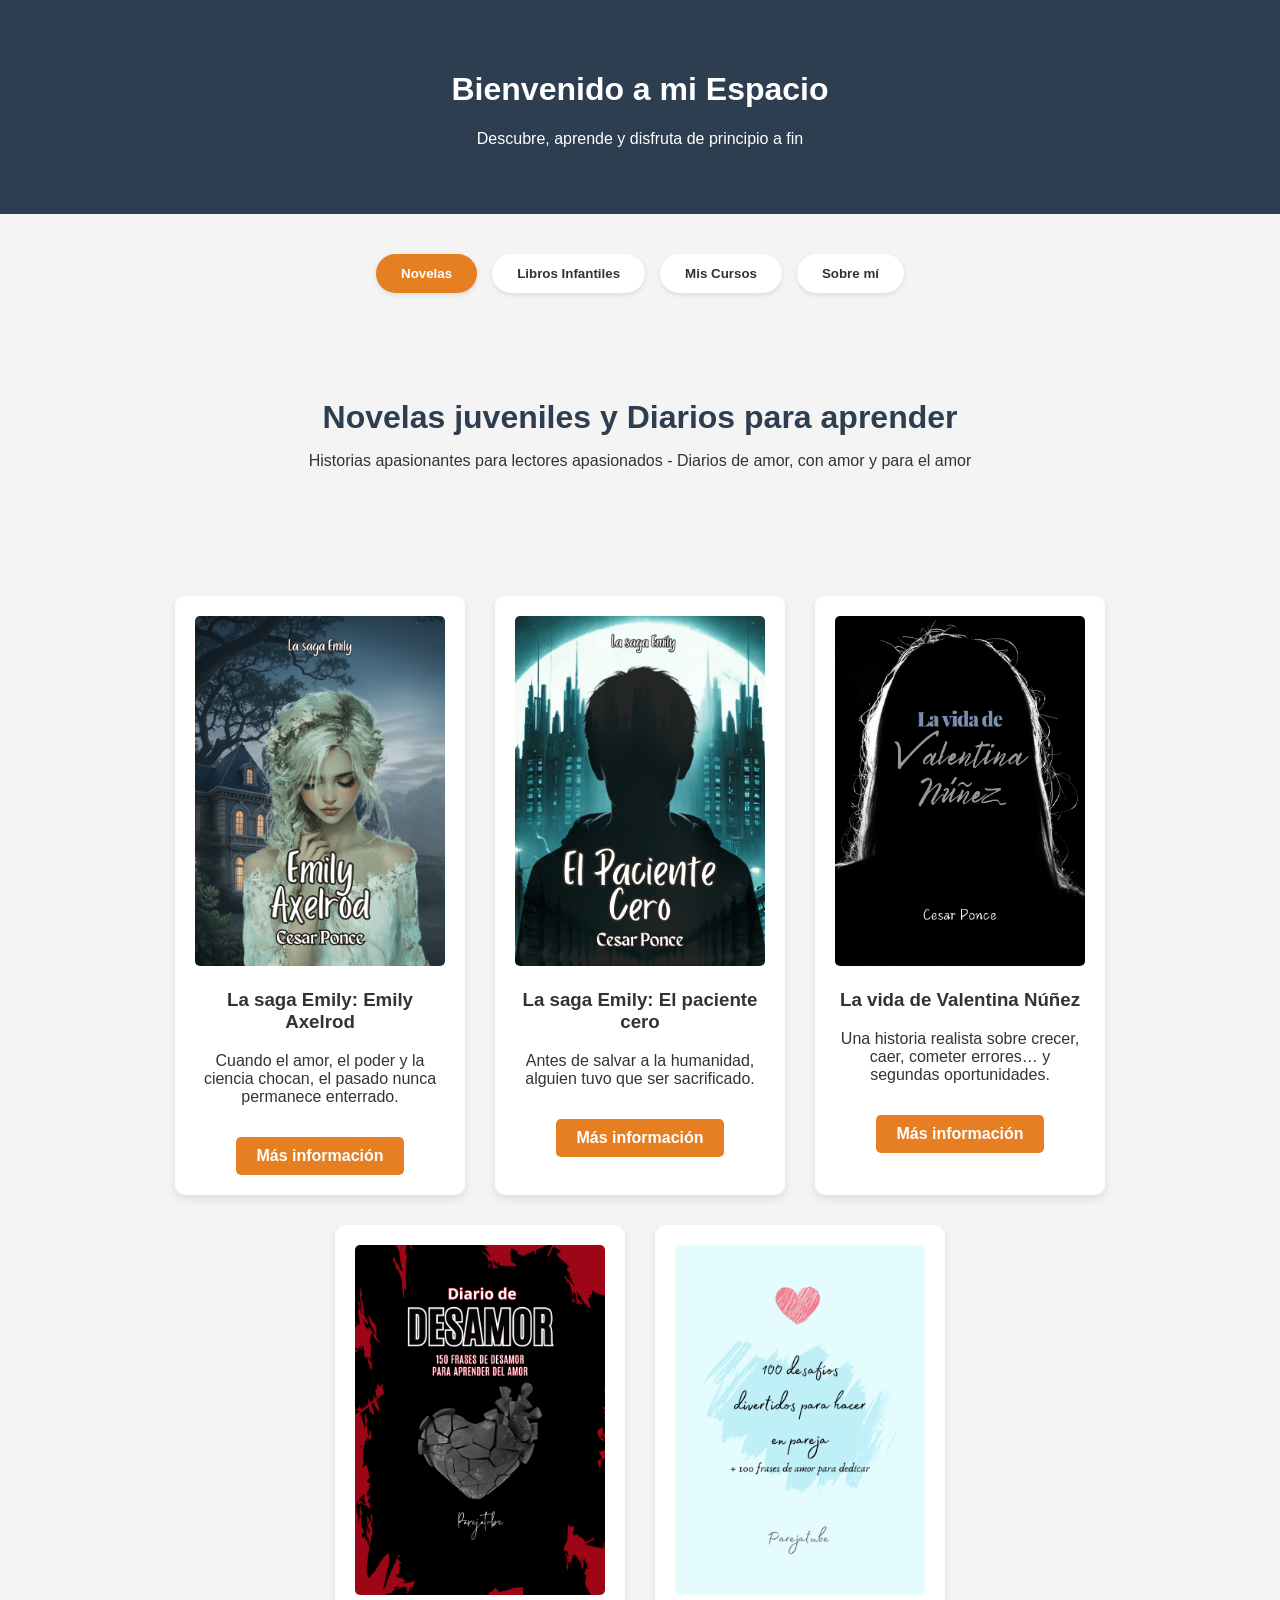
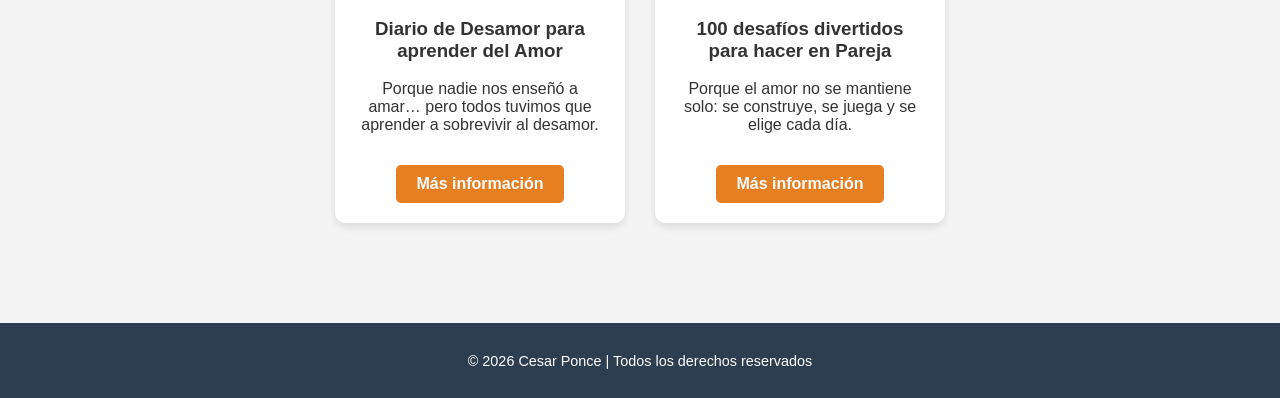
==== index.html @ ed323f46 "Add files via upload" ====
<!DOCTYPE html>
<html lang="es">
<head>
    <meta charset="UTF-8">
    <meta name="viewport" content="width=device-width, initial-scale=1.0">
    <title>Mis Libros | Escritor Profesional</title>
    <link rel="stylesheet" href="estilos.css">
</head>
<body>

    <header>
        <h1>Bienvenido a mi Espacio</h1>
        <p>Descubre, aprende y disfruta de principio a fin</p>
    </header>

    <nav class="menu-pestanas">
      <button class="tab-link active" onclick="abrirSeccion(event, 'novelas')">Novelas</button>
      <button class="tab-link" onclick="abrirSeccion(event, 'ninos')">Libros Infantiles</button>
      <button class="tab-link" onclick="abrirSeccion(event, 'cursos')">Mis Cursos</button>
      <button class="tab-link" onclick="abrirSeccion(event, 'sobre-mi')">Sobre mí</button>
    </nav>

    <div id="novelas" class="contenido-tab" style="display: block;">
        <div class="titulo-seccion">
            <h2>Novelas juveniles y Diarios para aprender</h2>
            <p>Historias apasionantes para lectores apasionados - Diarios de amor, con amor y para el amor</p>
        </div>
        <section class="contenedor-libros">
            <div class="tarjeta-libro">
                <img src="imagenes/emily-axelrod.png" alt="Portada Libro 1">
                <h3>La saga Emily: Emily Axelrod</h3>
                <p>Cuando el amor, el poder y la ciencia chocan, el pasado nunca permanece enterrado.</p>
                <a href="paginas-venta/novelas/emily-axelrod.html" class="boton-info">Más información</a>
            </div>
            <div class="tarjeta-libro">
                <img src="imagenes/paciente-cero.png" alt="Portada Libro 2">
                <h3>La saga Emily: El paciente cero</h3>
                <p>Antes de salvar a la humanidad, alguien tuvo que ser sacrificado.</p>
                <a href="paginas-venta/novelas/paciente-cero.html" class="boton-info">Más información</a>
            </div>
            <div class="tarjeta-libro">
                <img src="imagenes/valentina-nunez.png" alt="Portada Libro 3">
                <h3>La vida de Valentina Núñez</h3>
                <p>Una historia realista sobre crecer, caer, cometer errores… y segundas oportunidades.</p>
                <a href="paginas-venta/novelas/valentina-nunez.html" class="boton-info">Más información</a>
            </div>
			<div class="tarjeta-libro">
                <img src="imagenes/diario-desamor.png" alt="Portada Libro 3">
                <h3>Diario de Desamor para aprender del Amor</h3>
                <p>Porque nadie nos enseñó a amar… pero todos tuvimos que aprender a sobrevivir al desamor.</p>
                <a href="paginas-venta/novelas/diario-desamor.html" class="boton-info">Más información</a>
            </div>
			<div class="tarjeta-libro">
                <img src="imagenes/diario-pareja.png" alt="Portada Libro 3">
                <h3>100 desafíos divertidos para hacer en Pareja</h3>
                <p>Porque el amor no se mantiene solo: se construye, se juega y se elige cada día.</p>
                <a href="paginas-venta/novelas/diario-pareja.html" class="boton-info">Más información</a>
            </div>
        </section>
    </div>

    <div id="ninos" class="contenido-tab">
        <div class="titulo-seccion infantil">
            <h2>Historias y libros de actividades para los más pequeños</h2>
            <p>Para que los niños descubran, aprendan y se diviertan.</p>
			<section class="contenedor-libros">
				<div class="tarjeta-libro">
					<img src="imagenes/coloring-book.png" alt="Libro de Actividades">
					<h3>Libro para Colorear Animalitos</h3>
					<p>Diviértete coloreando más de 70 animalitos bebés.</p>
					<a href="paginas-venta/ninos/coloring-book.html" class="boton-info" style="background-color: #ff6b6b;">Ver libro</a>
				</div>
				<div class="tarjeta-libro">
					<img src="imagenes/activity-book.png" alt="Libro de Actividades">
					<h3>Libro de Actividades Variadas</h3>
					<p>Más de 40 categorías diferentes con distintas actividades divertidas cada una.</p>
					<a href="paginas-venta/ninos/activity-book.html" class="boton-info" style="background-color: #ff6b6b;">Ver libro</a>
				</div>
				<div class="tarjeta-libro">
					<img src="imagenes/tracing-matching.png" alt="Libro de Actividades">
					<h3>Libro para Aprender Frases Cotidianas</h3>
					<p>Decenas de actividades divididas en tres grandes categorías para reforzar varias habilidades.</p>
					<a href="paginas-venta/ninos/tracing-matching.html" class="boton-info" style="background-color: #ff6b6b;">Ver libro</a>
				</div>
				<div class="tarjeta-libro">
					<img src="imagenes/word-search.png" alt="Libro de Actividades">
					<h3>Libro para Buscar Palabras</h3>
					<p>Diviértete buscando las palabras y enriquece tu vocabulario.</p>
					<a href="paginas-venta/ninos/word-search.html" class="boton-info" style="background-color: #ff6b6b;">Ver libro</a>
				</div>
            </section>
        </div>
    </div>

    <div id="cursos" class="contenido-tab">
        <div class="titulo-seccion cursos">
            <h2>Quiero compartir contigo mis Conocimientos</h2>
            <p>Aprendamos de forma más divertida y personalizada.</p>
			<section class="contenedor-libros">
				<div class="tarjeta-libro">
					<img src="imagenes/inglés-1.png" alt="Curso de Inglés">
					<h3>Inglés de Básico a Avanzado</h3>
					<p>Aprende el idioma que habla el mundo de una forma totalmente diferente.</p>
					<a href="paginas-venta/cursos/coming-soon.html" class="boton-info" style="background-color: #2980b9;">Descubre cómo</a>
				</div>
				<div class="tarjeta-libro">
					<img src="imagenes/inglés-2.png" alt="Curso de Inglés">
					<h3>Tutoría Online</h3>
					<p>Aprende inglés uno a uno o en grupos pequeños.</p>
					<a href="paginas-venta/cursos/online-tutoring.html" class="boton-info" style="background-color: #2980b9;">Descubre cómo</a>
				</div>
				<div class="tarjeta-libro">
					<img src="imagenes/inglés-3.png" alt="Curso de Inglés">
					<h3>Tutoría Presencial</h3>
					<p>El profesor va a tu casa y te enseña de forma más personalizada y a tu ritmo.</p>
					<a href="paginas-venta/cursos/face-to-face-tutoring.html" class="boton-info" style="background-color: #2980b9;">Descubre cómo</a>
				</div>
            </section>
        </div>
    </div>
	
    <div id="sobre-mi" class="contenido-tab">
		<div class="titulo-seccion">
			<h2>¿Quién soy yo?</h2>
		</div>
		
		<div class="contenedor-landing"> 
			<section class="seccion-bloque">
				<div class="autor-flex-index">
					<div class="columna-foto">
						<img src="imagenes/cesar-ponce.png" alt="César Ponce" class="foto-perfil-grande">
					</div>
					<div class="columna-bio">
						<p class="texto-sinopsis">
							<strong>Escritor, Educador y Analista de la Conducta.</strong><br><br>
							Soy un apasionado de las historias que transforman y de los mecanismos que impulsan la mente humana. Como escritor autodidacta, navego entre la literatura infantil y la ficción para adultos, buscando siempre conectar con el lector desde la autenticidad.
						</p>
						<p class="texto-sinopsis">
							Con más de 10 años de experiencia como docente de inglés, he dedicado mi carrera a derribar barreras comunicativas en iniciativas como TCEduca, BlaBlu English y Bincness. Mi formación como Criminólogo-Criminalista me permite entender la conducta humana desde el análisis del cerebro, una perspectiva que hoy llevo al futuro mientras estudio Ingeniería en Inteligencia Artificial.
						</p>
						<p class="texto-sinopsis">
							Cuando no estoy escribiendo, enseñando o colaborando en proyectos como Caap Labs o Parejatube, me encontrarás recorriendo rutas en mi moto, alimentando mi curiosidad por el mundo y por las infinitas posibilidades del aprendizaje constante.
						</p>
						
						<div class="redes-sociales" style="margin-top: 20px;">
							<a href="https://linktr.ee/cesar_ponce" target="_blank" class="btn-linktree">Conecta conmigo</a>
						</div>
					</div>
				</div>
			</section>
		</div>
    </div>

    <footer class="pie-pagina">
        <p>&copy; 2026 Cesar Ponce | Todos los derechos reservados</p>
    </footer>

    <script>
    function abrirSeccion(evt, nombreSeccion) {
    var i, contenido, links;
    contenido = document.getElementsByClassName("contenido-tab");
    for (i = 0; i < contenido.length; i++) {
        contenido[i].style.display = "none";
    }
    links = document.getElementsByClassName("tab-link");
    for (i = 0; i < links.length; i++) {
        links[i].className = links[i].className.replace(" active", "");
    }
    document.getElementById(nombreSeccion).style.display = "block";
    if (evt) {
        evt.currentTarget.className += " active";
    } else {
        // Si no hay evento (carga automática), buscamos el botón manualmente
        var btn = document.querySelector(`button[onclick*='${nombreSeccion}']`);
        if(btn) btn.className += " active";
    }
	}

	// ESTO ES LO QUE SOLUCIONA TU PROBLEMA:
	window.onload = function() {
		const urlParams = new URLSearchParams(window.location.search);
		const tab = urlParams.get('tab');
		
		if (tab) {
			abrirSeccion(null, tab);
		} else {
			abrirSeccion(null, 'novelas'); // Por defecto abre novelas
		}
	};
    </script>
</body>
</html>
---- estilos.css ----
html {
    scroll-behavior: smooth;
}

/* Este es el diseño de tu tienda */
body {
    font-family: 'Segoe UI', Tahoma, Geneva, Verdana, sans-serif;
    background-color: #f4f4f4;
    color: #333;
    margin: 0;
    padding: 0;
}

header {
    background-color: #2c3e50; /* Un azul oscuro elegante */
    color: white;
    text-align: center;
    padding: 50px 20px;
}

.contenedor-libros {
    display: flex;
    justify-content: center;
    gap: 30px;
    padding: 50px;
    flex-wrap: wrap; /* Para que se acomoden si se ve en celular */
}

.tarjeta-libro {
    background: white;
    padding: 20px;
    border-radius: 10px;
    box-shadow: 0 4px 8px rgba(0,0,0,0.1);
    text-align: center;
    width: 250px;
    transition: transform 0.3s;
}

.tarjeta-libro:hover {
    transform: translateY(-10px); /* Efecto de que flota al pasar el mouse */
}

.tarjeta-libro img {
    width: 100%;           /* Ocupa todo el ancho de la tarjeta */
    height: 350px;         /* Fijamos una altura estándar para todas */
    object-fit: cover;     /* ¡Esta es la magia! Recorta los bordes sobrantes para que no se estire */
    object-position: center; /* Centra la imagen para que no se corte lo importante */
    border-radius: 5px;
}

.boton-info {
    display: inline-block;
    margin-top: 15px;
    padding: 10px 20px;
    background-color: #e67e22; /* Color naranja llamativo */
    color: white;
    text-decoration: none;
    border-radius: 5px;
    font-weight: bold;
}

.boton-info:hover {
    background-color: #d35400;
}

/* --- ESTILOS DE LA LANDING PAGE DEL LIBRO --- */

.landing-libro {
    display: flex;
    max-width: 1000px;
    margin: 50px auto;
    background: white;
    padding: 40px;
    border-radius: 15px;
    box-shadow: 0 10px 30px rgba(0,0,0,0.1);
    gap: 40px;
    align-items: center;
}

.columna-imagen img {
    width: 350px;
    height: auto;
    border-radius: 10px;
    box-shadow: 5px 5px 20px rgba(0,0,0,0.2);
}

.columna-texto {
    flex: 1;
}

.columna-texto h1 {
    font-size: 2.5rem;
    color: #2c3e50;
    margin-bottom: 10px;
}

.subtitulo {
    font-style: italic;
    color: #7f8c8d;
    font-size: 1.2rem;
    margin-bottom: 20px;
}

.sinopsis h2 {
    color: #e67e22;
    border-bottom: 2px solid #eee;
    padding-bottom: 10px;
}

/* --- BOTONES DE COMPRA --- */

.botones-compra {
    margin-top: 30px;
    display: flex;
    gap: 15px;
}

.btn-pago, .btn-amazon {
    padding: 15px 25px;
    text-decoration: none;
    border-radius: 8px;
    font-weight: bold;
    text-align: center;
    transition: 0.3s;
    flex: 1;
}

.btn-pago {
    background-color: #27ae60; /* Verde éxito */
    color: white;
}

.btn-pago:hover {
    background-color: #219150;
}

.btn-amazon {
    background-color: #232f3e; /* Color corporativo Amazon */
    color: white;
}

.btn-amazon:hover {
    background-color: #1a242f;
}

/* Ajuste para celulares */
@media (max-width: 768px) {
    .landing-libro {
        flex-direction: column;
        margin: 20px;
        padding: 20px;
    }
    .columna-imagen img {
        width: 100%;
    }
}
/* Estilos para la ventana emergente */

.subtitulo-modal {
    color: #666;
    margin-bottom: 30px;
}

.opcion-caja {
    background: #f8f9fa;
    border: 2px solid #eee;
    transition: all 0.3s ease;
    display: flex;
    flex-direction: column;
    justify-content: space-between;
}

.opcion-caja:hover {
    border-color: #e67e22;
    transform: translateY(-5px);
    background: #fff;
}

/* Etiquetas de región */
.badge-region {
    font-size: 0.7rem;
    font-weight: bold;
    color: #999;
    letter-spacing: 1px;
    margin-bottom: 10px;
}

/* Contenedor del QR */
.qr-contenedor img {
    width: 130px;
    height: 130px;
    padding: 10px;
    background: white;
    border-radius: 10px;
    border: 1px solid #ddd;
    margin: 15px 0;
}

/* Botón de WhatsApp más profesional */
.boton-wa {
    display: flex;
    align-items: center;
    justify-content: center;
    gap: 10px;
    background-color: #25d366;
    padding: 12px;
    border-radius: 10px;
    color: white;
    text-decoration: none;
    font-weight: bold;
}

.iconos-tarjetas {
    margin: 20px 0;
    opacity: 0.8;
}

.pago-seguro-texto {
    font-size: 0.8rem;
    color: #27ae60;
    margin-top: 15px;
}

/* Estilos para el Footer (Banner delgado) */
.pie-pagina {
    background-color: #2c3e50;
    color: white;
    text-align: center;
    padding: 15px 0;
    margin-top: 50px;
    font-size: 0.9rem;
}


/* NUEVO BOTÓN VOLVER (Atractivo y centrado) */
.contenedor-volver {
    text-align: center;
    margin-top: 20px;
}

.btn-volver {
    display: inline-block;
    padding: 12px 30px;
    background-color: #2c3e50;
    color: white;
    text-decoration: none;
    border-radius: 25px;
    font-weight: bold;
    transition: background 0.3s;
}

.btn-volver:hover {
    background-color: #34495e;
    transform: translateY(-2px);
}


/* --- NUEVOS ESTILOS PARA ORDENAR TODO --- */
.contenedor-landing {
    max-width: 850px;
    margin: 40px auto;
    display: flex;
    flex-direction: column;
    gap: 20px;
}

.seccion-bloque {
    background: white;
    padding: 30px;
    border-radius: 15px;
    box-shadow: 0 4px 15px rgba(0,0,0,0.1);
    border: 1px solid #eee;
    display: flex;
    gap: 20px;
    align-items: center;
}

.caja-portada-flex { flex-wrap: wrap; }
.portada-grande { width: 250px; border-radius: 10px; }
.info-libro { flex: 1; min-width: 300px; }

.caja-garantia-nueva {
    background: #e8f6ef;
    border: 2px dashed #27ae60;
    padding: 20px;
    border-radius: 15px;
    text-align: center;
    color: #1e7e46;
}

/* FOTO DEL AUTOR CIRCULAR */
.foto-autor {
    width: 100px;
    height: 100px;
    border-radius: 50%;
    object-fit: cover;
    border: 3px solid #e67e22;
}

.opciones-pago-flex { display: flex; gap: 20px; margin-top: 20px; }
.opcion-caja { background: #f9f9f9; padding: 20px; border-radius: 10px; flex: 1; border: 1px solid #ddd; }

.btn-pago-principal { background: #27ae60; color: white; padding: 12px 20px; border: none; border-radius: 5px; cursor: pointer; font-weight: bold; }
.btn-wa-modal { background: #25d366; color: white; text-decoration: none; padding: 10px; display: block; border-radius: 5px; margin-top: 10px; font-size: 0.9rem; }

/* --- DISEÑO DE PESTAÑAS Y TÍTULOS --- */
.menu-pestanas {
    display: flex;
    justify-content: center;
    gap: 15px;
    margin: 30px 0;
    padding: 10px;
    background: #f4f4f4; /* Fondo sutil para el menú */
}

.tab-link {
    padding: 12px 25px;
    border: none;
    background: white;
    color: #333;
    cursor: pointer;
    border-radius: 30px;
    font-weight: bold;
    box-shadow: 0 2px 5px rgba(0,0,0,0.1);
    transition: 0.3s;
}

.tab-link.active {
    background: #e67e22; /* El naranja que ya usas */
    color: white;
}

/* Diseño de los títulos de cada sección */
.titulo-seccion {
    text-align: center;
    padding: 40px 20px;
    margin-bottom: 20px;
}

.titulo-seccion h2 {
    font-size: 2rem;
    color: #2c3e50;
    margin-bottom: 10px;
}

/* Estilos específicos por categoría */
.infantil h2 { color: #ff6b6b; } /* Rosa/Rojo suave para niños */
.cursos h2 { color: #2980b9; }   /* Azul para cursos */

.contenido-tab {
    display: none; /* Mantener oculto lo que no está activo */
    min-height: 400px; /* Para que la página no "salte" si está vacía */
}

/* --- ESTILOS ESPECÍFICOS PARA CURSOS --- */
.badge-curso {
    background: #2980b9;
    color: white;
    padding: 5px 12px;
    border-radius: 5px;
    font-size: 0.8rem;
    font-weight: bold;
}

.btn-pago-curso {
    background: #2980b9;
    color: white;
    padding: 15px 25px;
    border: none;
    border-radius: 8px;
    font-size: 1.1rem;
    font-weight: bold;
    cursor: pointer;
    transition: 0.3s;
}

.btn-pago-curso:hover {
    background: #1f618d;
}

.lista-temario {
    list-style: none;
    padding: 0;
}

.lista-temario li {
    padding: 10px 0;
    border-bottom: 1px solid #eee;
}

.curso-beneficio {
    background: #ebf5fb;
    border-color: #2980b9;
    color: #21618c;
}

/* --- ESTILOS ESPECÍFICOS PARA INFANTIL --- */
.badge-infantil {
    background: #ff6b6b;
    color: white;
    padding: 5px 12px;
    border-radius: 5px;
    font-size: 0.8rem;
    font-weight: bold;
    display: inline-block;
    margin-bottom: 10px;
}

.btn-pago-infantil {
    background: #ff6b6b;
    color: white;
    padding: 15px 25px;
    border: none;
    border-radius: 8px;
    font-size: 1.1rem;
    font-weight: bold;
    cursor: pointer;
    transition: 0.3s;
}

.btn-pago-infantil:hover {
    background: #ff4757;
}

.infantil-beneficio {
    background: #fff5f5;
    border-color: #ff6b6b;
    color: #c0392b;
}

.valores-grid {
    display: grid;
    gap: 15px;
    margin-top: 15px;
}

.valor-item {
    background: #fff;
    padding: 10px;
    border-radius: 10px;
    border-left: 5px solid #ff6b6b;
}

.body-infantil {
    background-color: #fffaf0; /* Un blanco hueso/crema más cálido */
}

/* --- ESTILOS SECCIÓN SOBRE MÍ --- */
.autor-flex-index {
    display: flex;
    gap: 30px;
    align-items: center;
    justify-content: center;
    flex-wrap: wrap; /* Para que en móviles la foto se ponga arriba del texto */
}

.columna-foto {
    flex: 1;
    max-width: 250px; /* Evita que la foto crezca demasiado */
}

.columna-bio {
    flex: 2;
    min-width: 280px; /* Asegura que el texto tenga espacio suficiente */
    text-align: left; /* Alinea el texto a la izquierda para mejor lectura */
}

.foto-perfil-grande {
    width: 100%;
    border-radius: 15px;
    display: block;
}

.columna-bio {
    flex: 2;
    min-width: 300px;
    line-height: 1.8;
    font-size: 1.1rem;
    color: #444;
}

.btn-linktree {
    display: inline-block;
    margin-top: 20px;
    padding: 12px 25px;
    background-color: #39E09B; /* Color verde característico de Linktree */
    color: white !important;
    text-decoration: none;
    border-radius: 8px;
    font-weight: bold;
    transition: 0.3s;
}

.btn-linktree:hover {
    background-color: #2bc385;
    transform: scale(1.05);
}

/* ESTILOS TESTIMONIOS */
.contenedor-testimonios {
    display: grid;
    grid-template-columns: repeat(auto-fit, minmax(250px, 1fr));
    gap: 20px;
}

.tarjeta-testimonio {
    background: #f8f9fa;
    padding: 20px;
    border-radius: 10px;
    border-left: 4px solid #2980b9;
    font-style: italic;
    box-shadow: 0 2px 8px rgba(0,0,0,0.05);
}

.autor-testimonio {
    margin-top: 15px;
    display: block;
    font-style: normal;
    font-size: 0.9rem;
}

.autor-testimonio strong {
    display: block;
    color: #2c3e50;
}

/* ESTILOS TABLA EXCEL PROFESIONAL */
.tabla-excel {
    width: 100%;
    border-collapse: collapse;
    font-size: 0.9rem;
    background: white;
}

.tabla-excel thead th {
    background-color: #2c3e50;
    color: white;
    padding: 15px;
    text-align: center;
    border: 1px solid #34495e;
}

.tabla-excel td {
    padding: 12px;
    border: 1px solid #dee2e6;
    text-align: center;
    vertical-align: middle;
}

.celda-categoria {
    background-color: #f8f9fa;
    color: #2c3e50;
    font-size: 0.8rem;
}

.texto-precio {
    font-weight: bold;
    color: #27ae60;
}

.fila-separadora {
    border-top: 2px solid #bdc3c7;
}

.btn-tabla-pago {
    background-color: #2980b9;
    color: white;
    border: none;
    padding: 8px 15px;
    border-radius: 5px;
    cursor: pointer;
    font-weight: bold;
    font-size: 0.8rem;
    transition: 0.3s;
}

.btn-tabla-pago:hover {
    background-color: #1f618d;
    transform: scale(1.05);
}

/* Ajuste para móviles */
@media (max-width: 768px) {
    .tabla-precios-contenedor {
        overflow-x: auto;
    }
}

/* Centrar el título arriba de la tabla */
.encabezado-tabla {
    text-align: center;
    margin-bottom: 30px;
    border-bottom: 2px solid #f0f0f0;
    padding-bottom: 15px;
}

.encabezado-tabla h2 {
    color: #2c3e50;
    font-size: 1.8rem;
    margin-bottom: 5px;
}

/* Asegurar que la tabla ocupe todo el ancho de la caja blanca */
.tabla-precios-contenedor {
    width: 100%;
    display: flex;
    justify-content: center;
}

.tabla-excel {
    width: 100%; /* Esto hace que se expanda en toda la caja */
    border-collapse: collapse;
    background: white;
    border-radius: 8px;
    overflow: hidden;
}

/* Estilo para los bordes redondeados de la cabecera (como en tu dibujo) */
.tabla-excel thead th:first-child { border-top-left-radius: 8px; }
.tabla-excel thead th:last-child { border-top-right-radius: 8px; }

/* CLASE EXCLUSIVA PARA QUE LA TABLA NO AFECTE AL RESTO */
.caja-tabla-especial {
    display: flex !important;
    flex-direction: column !important; /* Obliga al título a estar arriba y tabla abajo */
    align-items: center;
    width: 100%;
}

.tabla-precios-contenedor {
    width: 100%;
    overflow-x: auto; /* Permite scroll lateral en celulares sin romper la caja */
}

.tabla-excel {
    width: 100%;
    border-collapse: collapse;
    min-width: 600px; /* Evita que la tabla se encoja demasiado */
}

/* Reducimos un poco el tamaño de letra solo si la pantalla es pequeña 
   para que la tabla quepa sin estirarse demasiado */
.tabla-excel {
    width: 100%;
    table-layout: auto; /* Permite que las columnas se ajusten al contenido */
}

@media (max-width: 900px) {
    .tabla-excel {
        font-size: 0.8rem; /* Letra un poco más pequeña en tablets */
    }
}

/* Estilo para que la sinopsis se vea profesional */
.texto-sinopsis {
    text-align: justify; /* Justifica el texto */
    text-justify: inter-word; /* Mejora el espacio entre palabras */
    line-height: 1.6; /* Da un poco de "aire" entre líneas para que no canse la vista */
    color: #333;
}

/* Espaciado y justificado para los elementos de las listas */
/* Estilo específico para las listas de beneficios */
.lista-beneficios {
    list-style: none; /* Quitamos los puntos por defecto si prefieres solo tus estrellas */
    padding-left: 10px !important;
    margin-top: 20px !important;
}

.lista-beneficios li {
    margin-bottom: 25px !important; /* Espacio generoso entre cada punto */
    text-align: justify !important; /* Justificado perfecto */
    line-height: 1.6 !important;    /* Espaciado entre líneas del mismo párrafo */
    display: block;                /* Asegura que cada li sea un bloque independiente */
}

/* Contenedor de logos debajo del QR */
.logos-interoperabilidad {
    display: flex;
    justify-content: center;
    gap: 15px;
    margin-bottom: 10px;
}

.mini-logo {
    height: 25px; /* Tamaño discreto */
    width: auto;
    filter: grayscale(20%); /* Un toque sutil para que no brillen más que el QR */
    transition: 0.3s;
}

.mini-logo:hover {
    filter: grayscale(0%);
    transform: scale(1.1);
}

/* Estilo para los datos de texto */
.datos-escrito {
    background: #f0f0f0;
    padding: 8px;
    border-radius: 8px;
    margin-bottom: 15px;
}

.datos-escrito p {
    margin: 2px 0;
    font-size: 0.9rem;
    color: #333;
}

.nombre-titular {
    font-size: 0.8rem !important;
    color: #777 !important;
    text-transform: uppercase;
}

/* Contenedor de logos de tarjetas */
.logos-tarjetas {
    display: flex;
    justify-content: center;
    align-items: center;
    gap: 12px;
    margin-top: 15px;
    padding-top: 10px;
    border-top: 1px solid #eee; /* Línea divisoria suave */
}

.logo-card {
    height: 18px; /* Un poco más pequeños que los de Plin para que no distraigan */
    width: auto;
    opacity: 0.7; /* Se ven elegantes en gris suave hasta que pasas el mouse */
    transition: 0.3s;
}

.logo-card:hover {
    opacity: 1;
    transform: scale(1.05);
}

/* Responsive */
@media (max-width: 768px) {
    .modal-contenido {
        padding: 20px;
        width: 98%;
        max-height: 98vh;
    }
    
    .opciones-pago-flex {
        flex-direction: column;
    }
    
    .opcion-caja {
        width: 100%;
        min-width: unset;
    }
}

/* --- SECCIÓN BOTONES DE COMPRA: ALINEACIÓN TOTAL --- */
.botones-compra {
    display: flex;
    flex-direction: column;
    gap: 15px;
    margin-top: 30px;
    align-items: center; /* Centra los botones respecto al texto morado */
    width: 100%;
}

/* Botón Perú: Ahora en Azul Profesional para no molestar */
.btn-pago-peru {
    background-color: #34495e; /* Azul grisáceo elegante */
    color: white;
    padding: 14px;
    border: none;
    border-radius: 8px;
    font-weight: bold;
    cursor: pointer;
    font-size: 0.95rem;
    width: 100%;
    max-width: 320px; /* Tamaño unificado */
    transition: 0.3s;
}

.btn-pago-peru:hover {
    background-color: #2c3e50;
}

/* CONTENEDOR DE PAYPAL: Aquí está el truco para el formulario */
#paypal-button-container {
    width: 100% !important;
    max-width: 320px;
    min-height: 150px; /* Espacio mínimo para que el botón no se ahogue */
    overflow: visible !important; /* Permite que el formulario se "salga" y se vea */
}

/* Botón Amazon: Mismo tamaño que los demás */
.btn-amazon {
    background-color: #131921; /* Azul Amazon */
    color: white;
    padding: 14px;
    text-decoration: none;
    border-radius: 8px;
    font-weight: bold;
    text-align: center;
    font-size: 0.95rem;
    width: 100%;
    max-width: 320px; /* Ahora mide igual que PayPal y Perú */
    transition: 0.3s;
    box-sizing: border-box; /* Evita que el padding lo ensanche */
}
/* Contenedores padres: Permitir que el formulario flote hacia afuera */
.info-libro, .seccion-bloque, .columna-texto, .landing-libro {
    overflow: visible !important;
}

.btn-amazon:hover {
    background-color: #000000;
}
.info-libro, .seccion-bloque {
    overflow: visible !important; /* Permite que los formularios flotantes se vean */
}

/* --- MODAL PAGO PERÚ PULIDO --- */
.modal-fondo {
    display: none;
    position: fixed;
    z-index: 10000;
    left: 0;
    top: 0;
    width: 100%;
    height: 100%;
    background-color: rgba(0,0,0,0.7);
    justify-content: center; /* Centra horizontalmente */
    align-items: center;     /* Centra verticalmente */
}

.modal-contenido {
    background: white;
    padding: 40px 30px;
    border-radius: 20px;
    width: 90%;
    max-width: 380px; /* Ancho ideal para una sola columna */
    text-align: center;
    position: relative;
    box-shadow: 0 15px 50px rgba(0,0,0,0.3);
	max-height: 85vh;    /* 1. Limita la altura al 85% de la pantalla */
    overflow-y: auto;    /* 2. Activa el scroll vertical solo si es necesario */
    position: relative;  /* 3. Mantiene la "X" en su lugar */
}

/* Títulos dentro del modal */
.modal-contenido h2 {
    margin-top: 0;
    color: #2c3e50;
    font-size: 1.5rem;
}

/* QR y Logos */
.contenedor-qr img {
    width: 180px; /* QR un poco más grande y visible */
    height: auto;
    margin: 20px auto;
    display: block;
    border: 1px solid #eee;
    padding: 10px;
    border-radius: 10px;
}

.logos-interoperabilidad {
    display: flex;
    justify-content: center;
    gap: 15px;
    margin-bottom: 20px;
}

.mini-logo {
    height: 25px;
    width: auto;
}

/* Caja de datos (Número y Titular) */
.datos-escrito {
    background: #f8f9fa;
    padding: 15px;
    border-radius: 12px;
    margin-bottom: 20px;
    border: 1px solid #eee;
}

.datos-escrito p {
    margin: 5px 0;
    font-size: 1rem;
}

.nombre-titular {
    color: #7f8c8d !important;
    font-size: 0.85rem !important;
}

/* Botón WhatsApp Modal */
.btn-wa-modal {
    background-color: #25d366;
    color: white;
    text-decoration: none;
    padding: 14px;
    display: flex;
    align-items: center;
    justify-content: center;
    border-radius: 10px;
    font-weight: bold;
    transition: 0.3s;
}

.btn-wa-modal:hover {
    background-color: #1ebd5b;
}

/* Botón cerrar modal */
.cerrar {
    position: absolute;
    top: 15px;
    right: 20px;
    font-size: 24px;
    color: #999;
    cursor: pointer;
}

/* --- COLUMNA IZQUIERDA: FONDO DE PORTADA INTEGRAL --- */
.contenedor-portada-dinamico {
    position: relative;
    width: 350px;
    /* Esto hace que la caja crezca según el texto de la derecha */
    align-self: stretch; 
    display: flex;
    align-items: center;
    justify-content: center;
    overflow: hidden;
    border-radius: 10px 0 0 10px; /* Redondeado solo a la izquierda para pegar al blanco */
}

/* La imagen de fondo: Se distingue, no es un manchón */
.background-imagen {
    position: absolute;
    top: 0;
    left: 0;
    width: 100%;
    height: 100%;
    background-size: cover;
    background-position: center;
    /* Reducimos el blur significativamente para que se note qué es */
    filter: blur(4px) brightness(0.6); 
    opacity: 0.7; /* Más sólido, se ve mucho más profesional */
    transform: scale(1.1); /* Evita bordes blancos por el blur */
    z-index: 1;
}

/* Portada principal nítida */
.portada-grande {
    position: relative;
    z-index: 2;
    width: 220px !important; /* Tamaño controlado para que respire el fondo */
    height: auto !important;
    box-shadow: 0 15px 40px rgba(0,0,0,0.6);
    border: 1px solid rgba(255,255,255,0.2); /* Un borde fino para separarla del fondo */
}

.info-libro {
    padding: 40px; /* El padding que quitamos arriba se lo damos solo al texto */
}

@media (max-width: 768px) {
    .contenedor-portada-dinamico {
        width: 100%;
        height: 350px;
        border-radius: 10px 10px 0 0;
    }
}

/* --- CORRECCIÓN: SOLO AFECTA AL BLOQUE DE PORTADA --- */

/* Aplicamos el padding 0 solo a la sección que tiene la portada */
.seccion-bloque.caja-portada-flex {
    padding: 0 !important;
    display: flex;
    overflow: hidden; /* Mantiene el fondo dentro de los bordes redondeados */
}

/* Columna Izquierda con el fondo */
.contenedor-portada-dinamico {
    position: relative;
    width: 350px;
    min-height: 100%; /* Se asegura de llenar toda la altura */
    display: flex;
    align-items: center;
    justify-content: center;
    overflow: hidden;
    flex-shrink: 0; /* Evita que la imagen se encoja */
}

.background-imagen {
    position: absolute;
    top: 0;
    left: 0;
    width: 100%;
    height: 100%;
    background-size: cover;
    background-position: center;
    filter: blur(4px) brightness(0.5); 
    opacity: 0.8;
    transform: scale(1.1);
    z-index: 1;
}

.portada-grande {
    position: relative;
    z-index: 2;
    width: 220px !important;
    height: auto !important;
    box-shadow: 0 15px 40px rgba(0,0,0,0.6);
}

/* Columna Derecha (Sinopsis): Le devolvemos el padding que le quitamos al padre */
.info-libro {
    flex: 1;
    padding: 40px; /* Aquí recuperamos el espacio del texto */
    display: flex;
    flex-direction: column;
}

/* --- EL RESTO DE SECCIONES (Se mantienen perfectas) --- */
.seccion-bloque:not(.caja-portada-flex) {
    padding: 30px; /* Asegura que el autor y beneficios tengan su espacio */
    display: block; /* Evita que intenten ser flex si no lo necesitan */
}

/* Ajuste específico para la sección del autor */
.autor-flex {
    display: flex !important;
    gap: 30px;
    align-items: center;
}

/* Esto evita que la columna de la portada aplaste al texto en tablets */
@media (max-width: 900px) {
    .caja-portada-flex {
        flex-direction: column; /* Se apilan uno arriba del otro */
    }
    .contenedor-portada-dinamico {
        width: 100%; /* Ocupa todo el ancho en móvil */
        height: 300px; /* Altura fija para que no sea infinito */
        border-radius: 15px 15px 0 0;
    }
    .portada-grande {
        width: 180px !important; /* Más pequeña en celulares */
    }
}

.caja-precio-peru {
    background: #fdf2e9; /* Un naranja muy suave de fondo */
    border: 2px solid #e67e22;
    border-radius: 10px;
    padding: 10px;
    margin: 15px 0;
    text-align: center;
}

.etiqueta-pago {
    display: block;
    font-size: 0.9rem;
    color: #666;
}

.monto-resaltado {
    display: block;
    font-size: 1.8rem; /* Tamaño grande */
    font-weight: bold;
    color: #d35400; /* Color naranja fuerte */
}

.caja-copiar {
    background: #f0f0f0;
    padding: 10px;
    border-radius: 8px;
    cursor: pointer;
    display: inline-block;
    position: relative;
    transition: background 0.3s;
    margin: 10px 0;
}

.caja-copiar:hover {
    background: #e0e0e0;
}

.instruccion-copiar {
    font-size: 0.75rem;
    color: #888;
    margin-bottom: 2px;
}

.tooltip-copiado {
    visibility: hidden;
    background-color: #333;
    color: #fff;
    text-align: center;
    border-radius: 4px;
    padding: 5px 10px;
    position: absolute;
    z-index: 1;
    bottom: 125%; /* Aparece arriba del número */
    left: 50%;
    transform: translateX(-50%);
    opacity: 0;
    transition: opacity 0.3s;
    font-size: 0.8rem;
}

.tooltip-copiado.show {
    visibility: visible;
    opacity: 1;
}

/* --- CORRECCIONES ESPECÍFICAS PÁGINA DE CURSOS --- */

/* 1. Arreglo de la Portada (Punto Amarillo): Le damos el aire que le falta */
.curso-header .portada-grande {
    margin-left: 30px !important; /* Separa la imagen del borde izquierdo */
    margin-top: 20px;
    margin-bottom: 20px;
    width: 250px !important;
    flex-shrink: 0; /* Evita que se aplaste */
}

/* 2. Arreglo de la Caja de Precios (Punto Rojo): Alineación perfecta */
.caja-tabla-especial {
    max-width: 850px; /* Igualamos al ancho del contenedor-landing */
    margin: 0 auto;
    box-sizing: border-box;
    width: 100% !important;
    overflow: hidden; /* Evita que la tabla "infle" la caja */
}

.tabla-precios-contenedor {
    width: 100% !important;
    padding: 0 !important;
    display: block !important; /* Cambiamos de flex a block para evitar estiramientos raros */
}

.tabla-excel {
    width: 100% !important;
    min-width: unset !important; /* Quitamos el mínimo que la sacaba de la caja */
    table-layout: fixed; /* Fuerza a respetar el ancho de la caja blanca */
}

/* 3. Espacio para PayPal (Punto Rosado) */
.curso-header .botones-compra {
    align-items: flex-start; /* Alinea botones a la izquierda como en Emily */
}

#paypal-button-container {
    margin-top: 10px;
    width: 100%;
    max-width: 320px;
}

/* Centrar botones de compra respecto al texto en cursos */
.curso-header .info-libro {
    display: flex;
    flex-direction: column;
    align-items: flex-start; /* Mantiene el texto a la izquierda */
}

.curso-header .botones-compra {
    align-self: center; /* Centra el bloque de botones respecto a la columna de texto */
    margin-top: 25px;
    width: 100%;
    max-width: 320px; /* Limita el ancho para que no se vea desproporcionado */
}

.celdas-accion-curso {
    display: flex;
    flex-direction: column;
    gap: 5px;
    padding: 10px !important;
}

.btn-yape { background-color: #00d1b2 !important; font-size: 0.75rem !important; }
.btn-pp { background-color: #ffc439 !important; color: #003087 !important; font-size: 0.75rem !important; }

/* Estilos específicos para la página de espera */

.proximamente-flex {
    display: flex;
    justify-content: center;
    align-items: center;
    min-height: 80vh;
}

.caja-proximamente {
    text-align: center;
    padding: 60px 40px !important;
    max-width: 600px;
}

.icono-espera {
    font-size: 4rem;
    margin-bottom: 20px;
    animation: floating 3s ease-in-out infinite;
}

/* Animación de cohete flotando */
@keyframes floating {
    0% { transform: translateY(0px); }
    50% { transform: translateY(-15px); }
    100% { transform: translateY(0px); }
}

/* Barra de progreso decorativa */
.linea-progreso-contenedor {
    width: 100%;
    background-color: #f0f0f0;
    height: 10px;
    border-radius: 5px;
    margin: 30px 0;
    overflow: hidden;
}

.linea-progreso {
    width: 75%; /* Simula que falta poco */
    height: 100%;
    background: linear-gradient(90deg, #2c3e50, #e67e22);
    border-radius: 5px;
    animation: loading 2s infinite alternate;
}

@keyframes loading {
    from { opacity: 0.7; }
    to { opacity: 1; }
}

.caja-proximamente h1 {
    color: #2c3e50;
    font-size: 2.2rem;
    margin-bottom: 10px;
}

.caja-proximamente .tagline {
    color: #e67e22;
    font-weight: bold;
    font-size: 1.1rem;
}

.seccion-notificacion {
    background-color: #fdf2e9;
    padding: 20px;
    border-radius: 12px;
    margin: 25px 0;
    border: 1px dashed #e67e22;
}

.seccion-notificacion p {
    font-size: 0.95rem;
    margin-bottom: 15px;
    color: #2c3e50;
    font-weight: 500;
}

.btn-aviso-whatsapp {
    display: inline-flex;
    align-items: center;
    gap: 10px;
    background-color: #25d366;
    color: white;
    padding: 12px 25px;
    border-radius: 50px;
    text-decoration: none;
    font-weight: bold;
    transition: transform 0.3s ease, background-color 0.3s ease;
    box-shadow: 0 4px 15px rgba(37, 211, 102, 0.3);
}

.btn-aviso-whatsapp:hover {
    background-color: #128c7e;
    transform: scale(1.05);
    color: white;
}

.mini-icono-wa {
    width: 20px;
    height: 20px;
}

/* Nuevo estilo para el botón de confirmación final */
.btn-confirmar-pago {
    display: flex;
    align-items: center;
    justify-content: center;
    gap: 10px; /* Espacio entre ícono y texto */
    background-color: #2c3e50; /* Tu azul marino (más formal) */
    color: white !important;
    padding: 15px 20px;
    border-radius: 8px;
    text-decoration: none;
    font-weight: bold;
    font-size: 1.1rem;
    transition: background-color 0.3s ease, transform 0.2s ease;
    border: none;
    cursor: pointer;
    width: 100%; /* Para que ocupe todo el ancho del modal */
    box-sizing: border-radius;
}

.btn-confirmar-pago:hover {
    background-color: #1a2531; /* Un azul más oscuro al pasar el mouse */
    transform: translateY(-2px); /* Un ligero efecto de elevación */
    color: white !important;
}

.btn-confirmar-pago i {
    font-size: 1.3rem; /* Ícono un poco más grande */
}
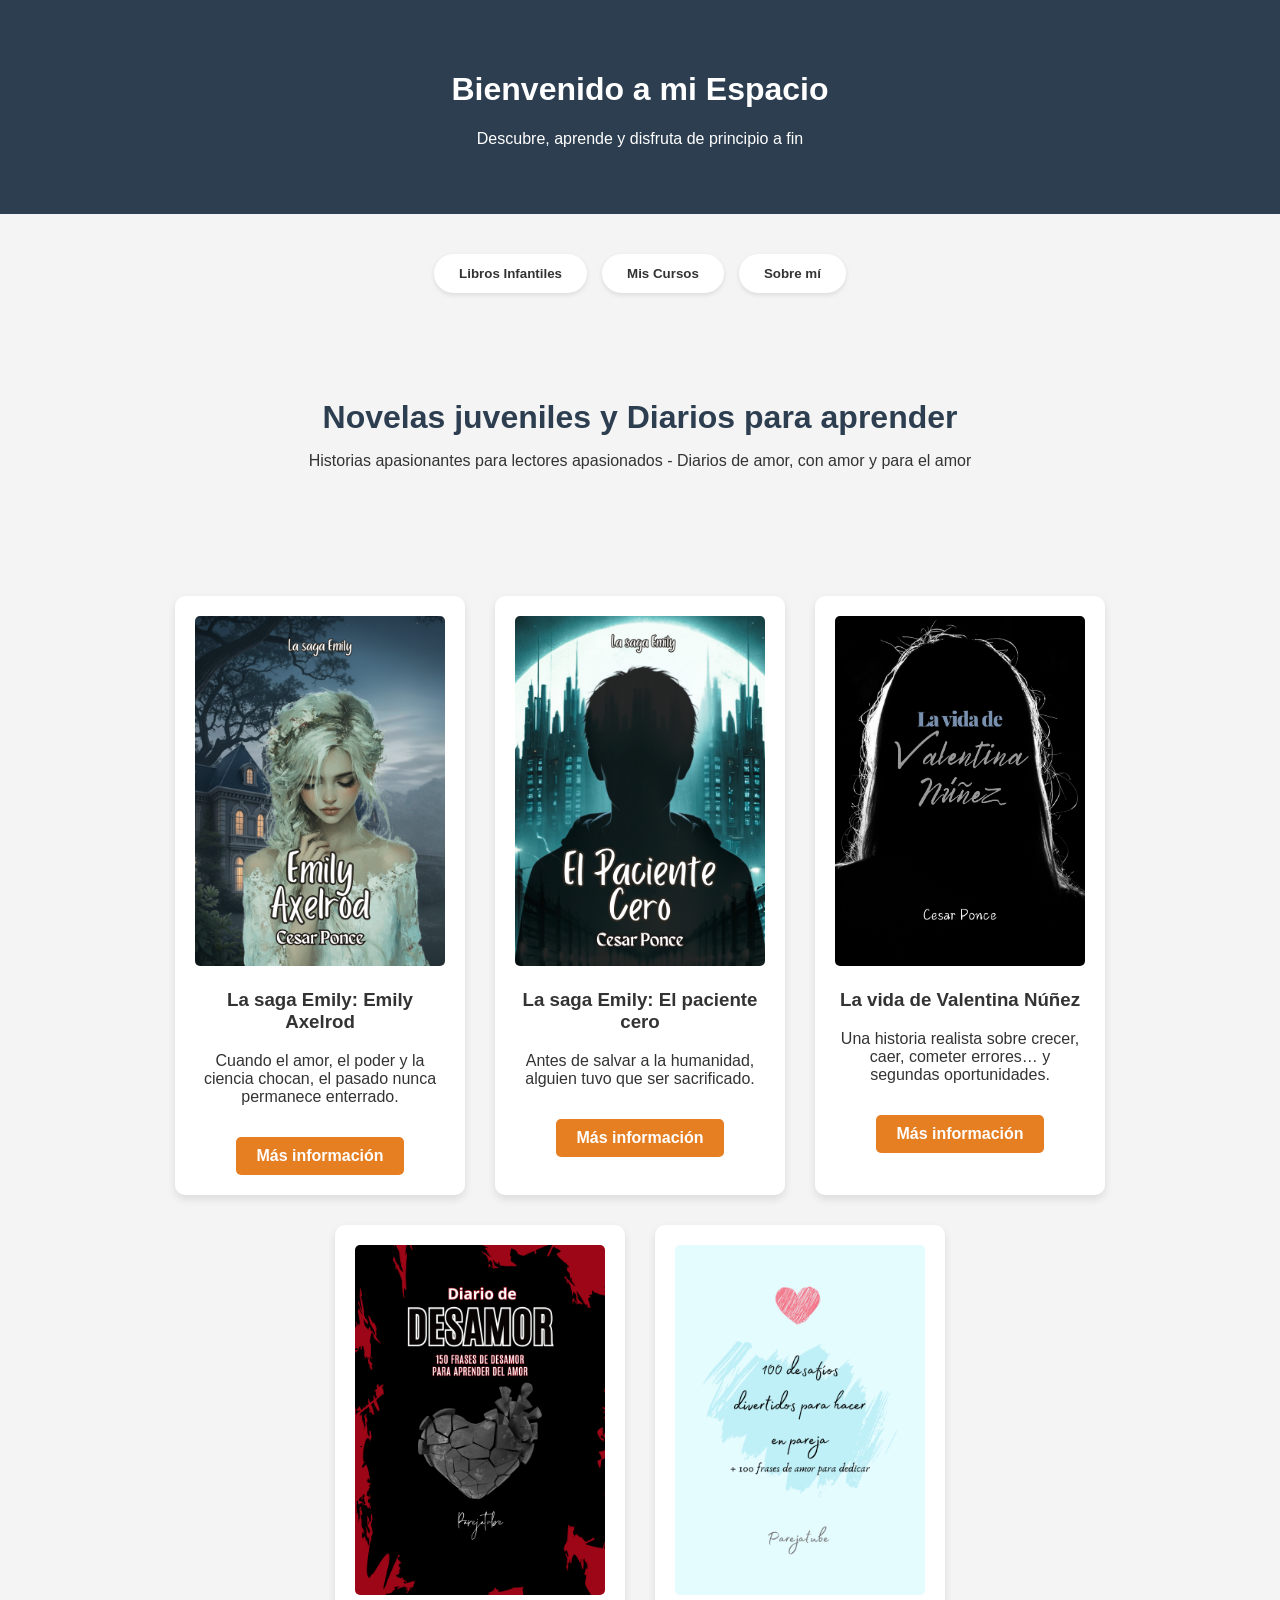
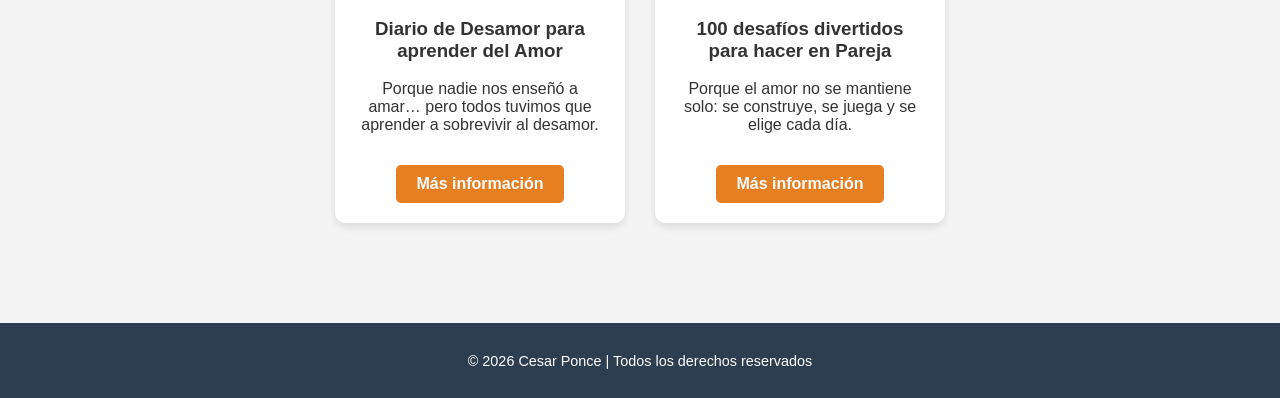
==== commit 23b92bc4: "Add files via upload" ====
--- a/index.html
+++ b/index.html
@@ -14,7 +14,7 @@
     </header>
 
     <nav class="menu-pestanas">
-      <button class="tab-link active" onclick="abrirSeccion(event, 'novelas')">Novelas</button>
+      <!-- <button class="tab-link active" onclick="abrirSeccion(event, 'novelas')">Novelas</button> -->
       <button class="tab-link" onclick="abrirSeccion(event, 'ninos')">Libros Infantiles</button>
       <button class="tab-link" onclick="abrirSeccion(event, 'cursos')">Mis Cursos</button>
       <button class="tab-link" onclick="abrirSeccion(event, 'sobre-mi')">Sobre mí</button>
